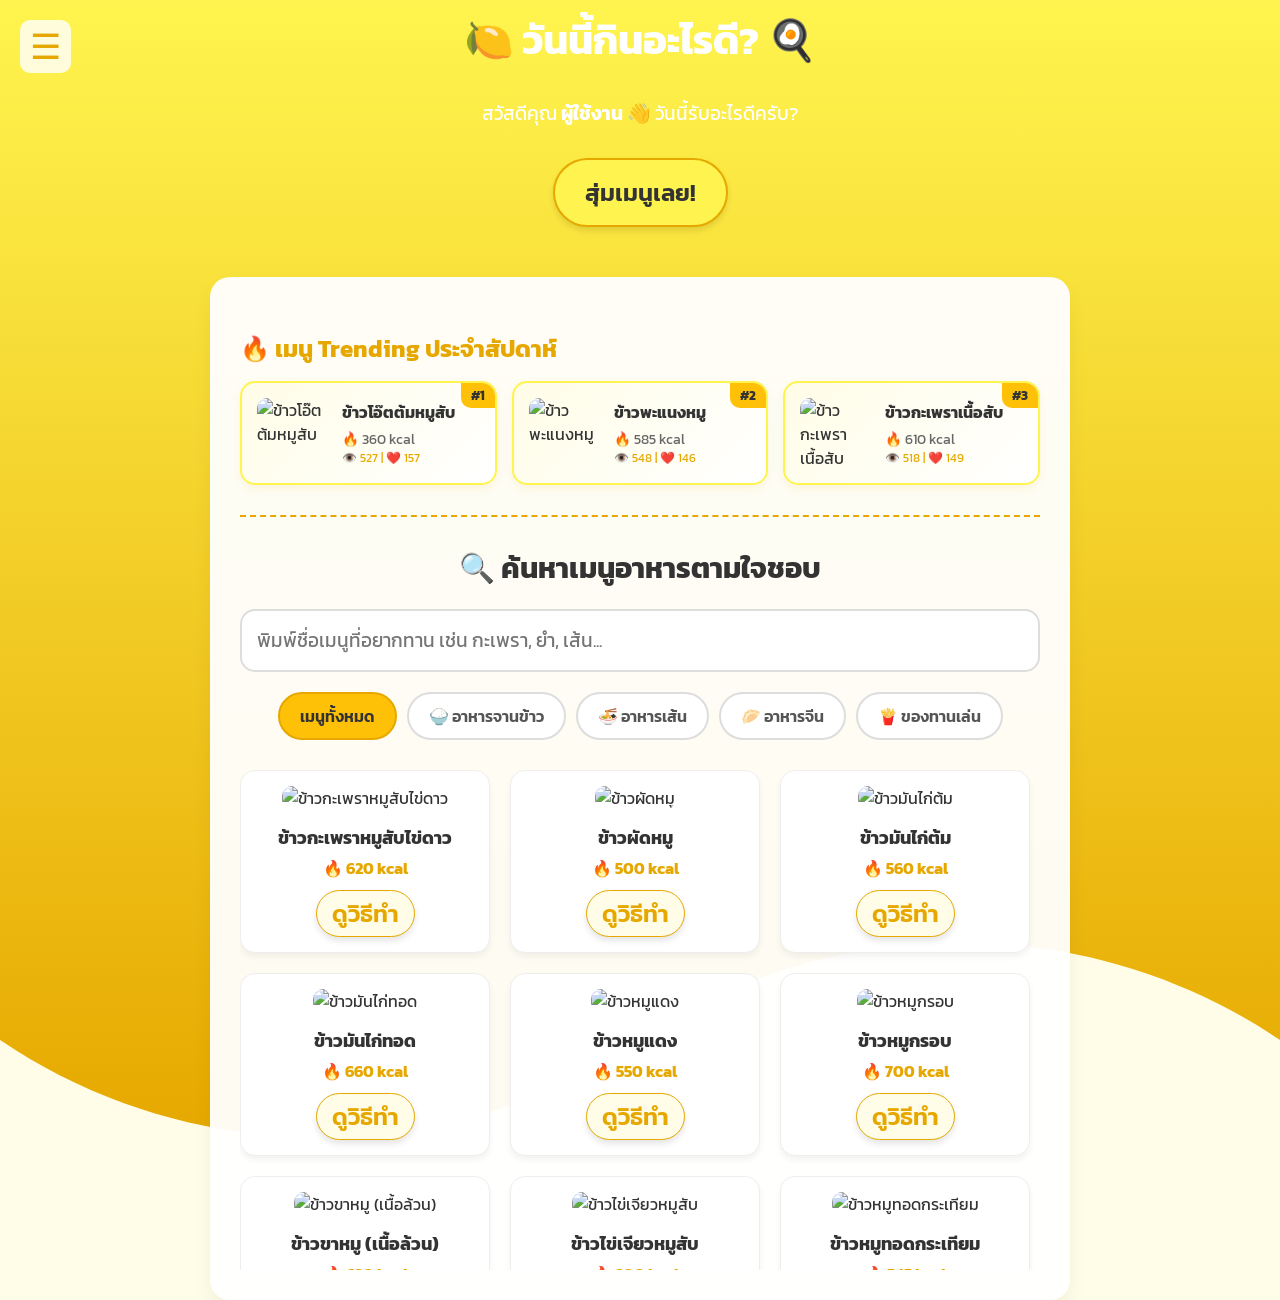
==== main.html @ d247d417 "Add files via upload Inital Upload Webapp" ====
<!DOCTYPE html>
<html lang="th">
<head>
    <meta charset="UTF-8">
    <meta name="viewport" content="width=device-width, initial-scale=1.0">
    <title>วันนี้กินอะไรดี? 🍋🍳</title>
    <link rel="stylesheet" href="style.css">
</head>
<body>

    <div class="menu-toggle" onclick="openSidebar()">☰</div>

    <div id="sidebarOverlay" class="sidebar-overlay" onclick="closeSidebar()"></div>
    <div id="mySidebar" class="sidebar">
        <!-- อัปเดตส่วนหัวให้มีรูปโปรไฟล์ -->
        <div class="sidebar-header">
            <div class="sidebar-header-user">
                <img id="sidebarProfilePic" src="" alt="Profile">
                <h3 id="sidebarUsername">ผู้ใช้งาน</h3>
            </div>
            <span class="close-sidebar" onclick="closeSidebar()">&times;</span>
        </div>
        <ul class="sidebar-menu">
            <!-- อัปเดตปุ่มแก้ไขโปรไฟล์ให้เรียกฟังก์ชันแทนการแจ้งเตือน -->
            <li onclick="openProfile()">👤 แก้ไขโปรไฟล์ตัวเอง</li>
            <li onclick="alert('กำลังพัฒนาฟีเจอร์แชท 💬')">💬 ข้อความไว้คุยกับเพื่อน</li>
            <li onclick="switchAccount()">🔄 สลับบัญชี</li>
            <li onclick="logout()">🚪 ออกจากระบบ</li>
        </ul>
    </div>

    <!-- === ส่วนที่เพิ่มใหม่: หน้าต่างแก้ไขโปรไฟล์ (Modal) === -->
    <div id="profileModal" class="modal">
        <div class="modal-content" style="max-width: 400px; text-align: center;">
            <span class="close-btn" onclick="closeProfile()">&times;</span>
            <h2 style="color: #E6A800; margin-top: 0;">👤 แก้ไขโปรไฟล์</h2>
            
            <!-- ส่วนเลือกรูปภาพ -->
            <div class="profile-pic-container">
                <img id="previewProfilePic" src="" alt="รูปโปรไฟล์">
                <label for="uploadPic" class="small-btn" style="display: inline-block; cursor: pointer; margin-top: 15px;">
                    📷 เปลี่ยนรูปโปรไฟล์
                </label>
                <!-- ช่อง input แบบ file ที่ถูกซ่อนไว้ (ใช้ Label กดแทน) -->
                <input type="file" id="uploadPic" accept="image/*" style="display: none;" onchange="previewImage(event)">
            </div>

            <!-- ส่วนชื่อผู้ใช้ (แก้ไขไม่ได้) -->
            <div style="text-align: left; margin-top: 20px;">
                <label style="font-weight: bold; color: #555; font-size: 0.9rem;">ชื่อผู้ใช้ (Username - แก้ไขไม่ได้)</label>
                <input type="text" id="profileUsername" readonly style="width: 100%; padding: 12px; border-radius: 10px; border: 1px solid #ddd; background-color: #f5f5f5; color: #888; box-sizing: border-box; font-family: inherit; margin-top: 5px;">
            </div>

            <!-- ส่วนชื่อที่แสดง (แก้ไขได้) -->
            <div style="text-align: left; margin-top: 15px;">
                <label style="font-weight: bold; color: #555; font-size: 0.9rem;">ชื่อที่แสดง (Display Name)</label>
                <input type="text" id="profileDisplayName" placeholder="ตั้งชื่อเล่นเท่ๆ ของคุณ" style="width: 100%; padding: 12px; border-radius: 10px; border: 1px solid #ddd; box-sizing: border-box; font-family: inherit; margin-top: 5px;">
            </div>

            <div style="text-align: left; margin-top: 15px;">
                <label style="font-weight: bold; color: #555; font-size: 0.9rem;">อาหารที่แพ้ / ไม่ทาน (Allergies)</label>
                <input type="text" id="profileAllergies" placeholder="เช่น กุ้ง, ถั่ว, ไม่กินเผ็ด" style="width: 100%; padding: 12px; border-radius: 10px; border: 1px solid #ddd; box-sizing: border-box; font-family: inherit; margin-top: 5px;">
            </div>

            <button class="interaction-btn" onclick="saveProfile()" style="width: 100%; justify-content: center; margin-top: 25px; background-color: #FFF44F;">
                💾 บันทึกข้อมูล
            </button>
        </div>
    </div>
    <!-- =================================================== -->

    <h1>🍋 วันนี้กินอะไรดี? 🍳</h1>
    <p class="subtitle">สุ่มเมนูอร่อย พร้อมบอกแคลอรี่และโภชนาการ</p>

    <button id="randomBtn" onclick="startRandomize()">สุ่มเมนูเลย!</button>

    <div class="result-card" id="resultCard">
        
        <img id="foodImage" class="food-image hidden" src="" alt="ภาพอาหาร">

        <div id="allergyWarning" class="allergy-warning hidden"></div>

        <h2 class="food-name" id="foodName">รอสุ่มเมนู...</h2>
        
        <div id="nutritionContent" class="hidden">
            <div class="calories">🔥 <span id="foodCalories">0</span> kcal</div>
            
            <div class="nutrition-grid">
                <div class="nut-item">
                    <span class="nut-label">โปรตีน</span>
                    <span class="nut-value" id="foodProtein">0g</span>
                </div>
                <div class="nut-item">
                    <span class="nut-label">คาร์บ</span>
                    <span class="nut-value" id="foodCarbs">0g</span>
                </div>
                <div class="nut-item">
                    <span class="nut-label">ไขมัน</span>
                    <span class="nut-value" id="foodFat">0g</span>
                </div>
            </div> 
            <button id="viewRandomRecipeBtn" class="interaction-btn btn-view-recipe">
                📖 ดูวิธีทำเมนูนี้!
            </button>

        </div>

    </div>

    <div class="search-section">

        <h3 class="trending-title">🔥 เมนู Trending ประจำสัปดาห์</h3>
        <div class="trending-grid" id="trendingGrid">
            <!-- เมนูยอดนิยม 3 อันดับแรกจะแสดงที่นี่ -->
        </div>

        <hr class="divider">
        <h3 class="search-title">🔍 ค้นหาเมนูอาหารตามใจชอบ</h3>
        
        <input type="text" id="searchInput" placeholder="พิมพ์ชื่อเมนูที่อยากทาน เช่น กะเพรา, ยำ, เส้น..." onkeyup="searchFood()">
        
        <div class="filter-buttons">
            <button class="filter-btn active" onclick="filterCategory('ทั้งหมด', this)">เมนูทั้งหมด</button>
            <button class="filter-btn" onclick="filterCategory('อาหารจานข้าว', this)">🍚 อาหารจานข้าว</button>
            <button class="filter-btn" onclick="filterCategory('อาหารเส้น', this)">🍜 อาหารเส้น</button>
            <button class="filter-btn" onclick="filterCategory('อาหารจีน', this)">🥟 อาหารจีน</button>
            <button class="filter-btn" onclick="filterCategory('ของทานเล่น', this)">🍟 ของทานเล่น</button>
        </div>

        <div class="menu-grid" id="menuGrid">
            </div>
    </div>

    <!-- === หน้าต่างป๊อปอัป (Modal) อัปเดตใหม่ เพิ่มส่วนโต้ตอบ === -->
    <div id="recipeModal" class="modal">
        <div class="modal-content">
            <span class="close-btn" onclick="closeRecipe()">&times;</span>
            <h2 id="modalFoodName">ชื่ออาหาร</h2>
            <img id="modalFoodImage" src="" alt="ภาพอาหาร">

            <div id="modalAllergyWarning" class="allergy-warning"></div>
            
            <!-- ส่วนโต้ตอบ: ถูกใจ & แชร์ -->
            <div class="interaction-bar">
                <button id="likeBtn" class="interaction-btn" onclick="toggleLike()">
                    <span id="likeIcon">🤍</span> ถูกใจ <span id="likeCount"></span>
                </button>
                <button class="interaction-btn" onclick="shareFood()">
                    🔗 แชร์เมนูนี้
                </button>
            </div>
            
            <div class="recipe-container">
                <div class="recipe-section">
                    <h3>🛒 วัตถุดิบ</h3>
                    <ul id="modalIngredients"></ul>
                </div>
                
                <div class="recipe-section">
                    <h3>🍳 วิธีทำ</h3>
                    <ol id="modalInstructions"></ol>
                </div>
            </div>

            <!-- ส่วนคอมเมนต์ -->
            <div class="comment-section">
                <h3>💬 ความคิดเห็น</h3>
                <div class="comment-input-area">
                    <input type="text" id="commentInput" placeholder="พิมพ์ความคิดเห็นของคุณที่นี่...">
                    <button onclick="addComment()">ส่ง</button>
                </div>
                <ul id="commentList">
                    <!-- คอมเมนต์จะถูกเพิ่มมาตรงนี้ -->
                </ul>
            </div>
        </div>
    </div>

    <script src="script.js"></script>
</body>
</html>
---- style.css ----
@import url('https://fonts.googleapis.com/css2?family=Kanit:wght@300;400;600&display=swap');

body {
    font-family: 'Kanit', sans-serif;
    color: #333333;
    display: flex;
    flex-direction: column;
    align-items: center;
    justify-content: center;
    min-height: 100vh;
    margin: 0;
    text-align: center;
    background-color: #FFFDE7;
    background-image: url('data:image/svg+xml;utf8,<svg xmlns="http://www.w3.org/2000/svg" width="100%" height="100%" viewBox="0 0 100 100" preserveAspectRatio="none"><defs><linearGradient id="g" x1="0%" y1="0%" x2="0%" y2="100%"><stop offset="0%" style="stop-color:%23FFF44F;stop-opacity:1" /><stop offset="100%" style="stop-color:%23E6A800;stop-opacity:1" /></linearGradient></defs><path d="M 0 0 V 80 C 15 90 35 90 50 80 C 65 70 85 70 100 80 V 0 Z" fill="url(%23g)" /></svg>');
    background-size: cover;
    background-repeat: no-repeat;
    background-position: top center;
}

h1 {
    color: #FFFFFF;
    font-size: 2.5rem;
    margin-bottom: 10px;
    margin-top: 10px;
}

.subtitle {
    font-size: 1.2rem;
    color: #FFFFFF;
    margin-bottom: 30px;
}

button {
    background-color: #FFF44F;
    color: #333333;
    border: 2px solid #E6A800;
    padding: 15px 30px;
    font-size: 1.5rem;
    font-weight: 600;
    font-family: inherit;
    border-radius: 50px;
    cursor: pointer;
    box-shadow: 0 4px 6px rgba(0,0,0,0.1);
    transition: all 0.2s ease-in-out;
}

button:hover {
    background-color: #FFC107;
    transform: translateY(-2px);
    box-shadow: 0 6px 12px rgba(0,0,0,0.15);
}

button:disabled {
    background-color: #e0e0e0;
    border-color: #cccccc;
    cursor: not-allowed;
    transform: none;
    box-shadow: none;
}

.result-card {
    margin-top: 30px;
    background-color: #FAFAFA;
    border: 2px dashed #FFC107;
    border-radius: 20px;
    padding: 30px;
    width: 90%;
    max-width: 400px;
    box-shadow: 0 10px 20px rgba(0,0,0,0.05);
    display: none;
}

.food-name {
    font-size: 1.8rem;
    font-weight: 600;
    color: #333333;
    margin: 15px 0;
}

.animating {
    animation: pop 0.3s ease-in-out alternate infinite;
    color: #E6A800;
}

@keyframes pop {
    0% { transform: scale(1); }
    100% { transform: scale(1.1); }
}

.hidden {
    display: none;
}

.calories {
    font-size: 1.5rem;
    color: #E6A800;
    font-weight: bold;
    margin-bottom: 20px;
}

.nutrition-grid {
    display: flex;
    justify-content: space-around;
    background-color: #FFFFFF;
    padding: 15px;
    border-radius: 15px;
    box-shadow: 0 2px 4px rgba(0,0,0,0.05);
}

.nut-item {
    display: flex;
    flex-direction: column;
}

.nut-label {
    font-size: 0.9rem;
    color: #888888;
}

.nut-value {
    font-weight: 600;
    font-size: 1.1rem;
    color: #333333;
}

/* ตกแต่งรูปภาพอาหาร */
.food-image {
    width: 100%;
    height: 200px; /* กำหนดความสูงรูปภาพ */
    object-fit: cover; /* ตัดรูปไม่ให้เบี้ยว */
    border-radius: 15px; /* มุมโค้งมน */
    margin-bottom: 10px;
    border: 3px solid #FFF44F; /* กรอบสีเหลืองมะนาว */
    box-shadow: 0 4px 8px rgba(0,0,0,0.1);
    box-sizing: border-box;
}

/* บังคับซ่อนให้เนียนขึ้น */
.hidden {
    display: none !important;
}

/* === ตกแต่งส่วนค้นหาและหมวดหมู่ === */
.search-section {
    width: 90%;
    max-width: 800px;
    margin-top: 50px;
    background-color: rgba(255, 255, 255, 0.95);
    padding: 30px;
    border-radius: 20px;
    box-shadow: 0 10px 20px rgba(0,0,0,0.05);
}

.divider {
    border: none;
    border-top: 2px dashed #E6A800;
    margin-bottom: 20px;
}

.search-title {
    color: #333;
    font-size: 1.8rem;
    margin-bottom: 20px;
}

#searchInput {
    width: 100%;
    padding: 15px;
    font-size: 1.2rem;
    font-family: inherit;
    border: 2px solid #ddd;
    border-radius: 15px;
    box-sizing: border-box;
    margin-bottom: 20px;
    transition: all 0.3s;
}

#searchInput:focus {
    outline: none;
    border-color: #E6A800;
    box-shadow: 0 0 10px rgba(230, 168, 0, 0.2);
}

.filter-buttons {
    display: flex;
    flex-wrap: wrap;
    justify-content: center;
    gap: 10px;
    margin-bottom: 30px;
}

.filter-btn {
    background-color: #FFF;
    border: 2px solid #ddd;
    color: #555;
    padding: 10px 20px;
    font-size: 1rem;
    border-radius: 50px;
    box-shadow: none;
}

.filter-btn:hover {
    background-color: #FFFDE7;
    border-color: #FFC107;
    transform: none;
}

/* ปุ่มที่ถูกเลือก */
.filter-btn.active {
    background-color: #FFC107;
    color: #333;
    border-color: #E6A800;
}

/* กริดแสดงผลลัพธ์ */
.menu-grid {
    display: grid;
    grid-template-columns: repeat(auto-fill, minmax(200px, 1fr));
    gap: 20px;
    max-height: 500px;
    overflow-y: auto;
    padding-right: 10px;
}

/* ปรับแต่ง Scrollbar */
.menu-grid::-webkit-scrollbar { width: 8px; }
.menu-grid::-webkit-scrollbar-track { background: #f1f1f1; border-radius: 10px; }
.menu-grid::-webkit-scrollbar-thumb { background: #FFC107; border-radius: 10px; }

.menu-card {
    background: #FFF;
    border: 1px solid #eee;
    border-radius: 15px;
    padding: 15px;
    text-align: center;
    box-shadow: 0 4px 6px rgba(0,0,0,0.05);
    transition: transform 0.2s;
}

.menu-card:hover {
    transform: translateY(-5px);
    border-color: #FFC107;
}

.menu-card img {
    width: 100%;
    height: 120px;
    object-fit: cover;
    border-radius: 10px;
    margin-bottom: 10px;
}

.menu-card h4 {
    margin: 5px 0;
    font-size: 1.1rem;
    color: #333;
}

.menu-card p {
    margin: 0;
    color: #E6A800;
    font-weight: bold;
}

/* === ตกแต่ง Modal วิธีทำอาหาร === */
.modal {
    display: none; /* ซ่อนไว้เป็นค่าเริ่มต้น */
    position: fixed;
    z-index: 1000;
    left: 0;
    top: 0;
    width: 100%;
    height: 100%;
    background-color: rgba(0, 0, 0, 0.6);
    align-items: center;
    justify-content: center;
    backdrop-filter: blur(5px);
}

.modal-content {
    background-color: #FAFAFA;
    border: 3px solid #FFF44F;
    border-radius: 20px;
    padding: 30px;
    width: 90%;
    max-width: 600px;
    max-height: 80vh;
    overflow-y: auto;
    position: relative;
    box-shadow: 0 15px 30px rgba(0,0,0,0.2);
    text-align: left;
}

/* ปรับแต่ง Scrollbar ใน Modal */
.modal-content::-webkit-scrollbar { width: 8px; }
.modal-content::-webkit-scrollbar-track { background: #f1f1f1; border-radius: 10px; }
.modal-content::-webkit-scrollbar-thumb { background: #E6A800; border-radius: 10px; }

.close-btn {
    position: absolute;
    top: 15px;
    right: 25px;
    color: #888;
    font-size: 30px;
    font-weight: bold;
    cursor: pointer;
    transition: color 0.2s;
}

.close-btn:hover { color: #E6A800; }

#modalFoodName {
    color: #E6A800;
    text-align: center;
    font-size: 2rem;
    margin-top: 0;
}

#modalFoodImage {
    width: 100%;
    height: 250px;
    object-fit: cover;
    border-radius: 15px;
    border: 2px solid #ddd;
    margin-bottom: 20px;
}

.recipe-container {
    display: grid;
    grid-template-columns: 1fr;
    gap: 20px;
}

.recipe-section {
    background: #FFF;
    padding: 20px;
    border-radius: 15px;
    box-shadow: 0 2px 5px rgba(0,0,0,0.05);
}

.recipe-section h3 {
    margin-top: 0;
    color: #333;
    border-bottom: 2px dashed #FFF44F;
    padding-bottom: 10px;
}

.recipe-section ul, .recipe-section ol {
    padding-left: 20px;
    color: #555;
    line-height: 1.6;
}

.small-btn {
    background-color: #FFFDE7;
    border: 1px solid #E6A800;
    color: #E6A800;
    padding: 5px 15px;
    border-radius: 50px;
    margin-top: 10px;
    cursor: pointer;
    font-family: inherit;
    transition: all 0.2s;
}

.small-btn:hover {
    background-color: #E6A800;
    color: #FFF;
}

/* === ตกแต่งส่วนโต้ตอบ (ถูกใจ, แชร์, คอมเมนต์) === */
.interaction-bar {
    display: flex;
    gap: 15px;
    margin-bottom: 20px;
    justify-content: center;
}

.interaction-btn {
    background-color: #FFF;
    border: 2px solid #E6A800;
    border-radius: 50px;
    padding: 10px 20px;
    font-size: 1rem;
    font-weight: 600;
    color: #333;
    cursor: pointer;
    font-family: inherit;
    transition: all 0.2s;
    display: flex;
    align-items: center;
    gap: 5px;
}

.interaction-btn:hover { background-color: #FFFDE7; }
.interaction-btn.liked { background-color: #FFC107; border-color: #E6A800; color: #333; }

.comment-section {
    background: #FFF;
    padding: 20px;
    border-radius: 15px;
    box-shadow: 0 2px 5px rgba(0,0,0,0.05);
    margin-top: 25px;
    border-top: 2px dashed #eee;
}

.comment-section h3 { margin-top: 0; color: #333; }

.comment-input-area {
    display: flex;
    gap: 10px;
    margin-bottom: 15px;
}

.comment-input-area input {
    flex: 1;
    padding: 12px;
    border: 1px solid #ddd;
    border-radius: 10px;
    font-family: inherit;
    font-size: 1rem;
}

.comment-input-area input:focus { outline: none; border-color: #E6A800; }

.comment-input-area button {
    background: #FFF44F;
    border: 1px solid #E6A800;
    padding: 10px 20px;
    border-radius: 10px;
    font-weight: 600;
    cursor: pointer;
    font-family: inherit;
}

.comment-input-area button:hover { background: #FFC107; }

#commentList {
    list-style: none;
    padding: 0;
    margin: 0;
    max-height: 200px;
    overflow-y: auto;
}

#commentList li {
    background: #FAFAFA;
    padding: 12px;
    border-radius: 10px;
    margin-bottom: 10px;
    border-left: 4px solid #FFC107;
    font-size: 0.95rem;
    text-align: left;
}

.comment-author {
    font-weight: bold;
    color: #E6A800;
    margin-bottom: 5px;
    display: block;
    font-size: 0.85rem;
}

/* === ตกแต่งส่วน Trending และปุ่ม Favorite === */
.trending-title {
    color: #E6A800;
    font-size: 1.5rem;
    margin-bottom: 15px;
    text-align: left;
}

.trending-grid {
    display: grid;
    grid-template-columns: repeat(auto-fit, minmax(200px, 1fr));
    gap: 15px;
    margin-bottom: 30px;
}

.trending-card {
    background: linear-gradient(135deg, #FFFDE7 0%, #FFF 100%);
    border: 2px solid #FFF44F;
    border-radius: 15px;
    padding: 15px;
    position: relative;
    overflow: hidden;
    box-shadow: 0 4px 10px rgba(230, 168, 0, 0.1);
    cursor: pointer;
    text-align: left;
    display: flex;
    gap: 15px;
    align-items: center;
}

.trending-card img {
    width: 70px;
    height: 70px;
    object-fit: cover;
    border-radius: 10px;
}

.trending-info h4 { margin: 0 0 5px 0; font-size: 1rem; color: #333; }
.trending-info p { margin: 0; font-size: 0.85rem; color: #666; }

.badge {
    position: absolute;
    top: 0;
    right: 0;
    background: #FFC107;
    color: #333;
    padding: 3px 10px;
    font-size: 0.8rem;
    font-weight: bold;
    border-bottom-left-radius: 10px;
}

.filter-btn.favorite-btn.active {
    background-color: #E6A800;
    color: white;
    border-color: #A67900;
}

/* === ตกแต่งปุ่ม "ดูวิธีทำเมนูนี้" ในการ์ดสุ่ม === */
.btn-view-recipe {
    margin-top: 25px; /* ผลักปุ่มลงมาให้ห่างจากตารางโภชนาการ 25 พิกเซล */
    width: 100%;
    justify-content: center;
    background-color: #FFFDE7;
    padding: 15px; /* เพิ่มความอวบให้ปุ่มดูน่ากด */
    border-radius: 15px; /* ปรับความโค้งให้รับกับตารางด้านบนพอดี */
    box-shadow: 0 4px 6px rgba(0,0,0,0.05);
}

.btn-view-recipe:hover {
    background-color: #FFC107;
    border-color: #E6A800;
}

/* === ตกแต่งปุ่ม 3 ขีด และ Sidebar Menu === */
.menu-toggle {
    position: absolute;
    top: 20px;
    left: 20px;
    font-size: 35px;
    color: #E6A800; /* สีเหลืองไข่แดงให้เข้ากับธีม */
    cursor: pointer;
    z-index: 100;
    transition: transform 0.2s;
    background: rgba(255, 255, 255, 0.8);
    border-radius: 10px;
    padding: 0 10px;
}

.menu-toggle:hover {
    transform: scale(1.1);
}

.sidebar-overlay {
    position: fixed;
    top: 0;
    left: 0;
    width: 100%;
    height: 100%;
    background-color: rgba(0,0,0,0.5);
    z-index: 999;
    display: none; /* ซ่อนไว้จนกว่าจะกดเมนู */
    backdrop-filter: blur(2px);
}

.sidebar {
    position: fixed;
    top: 0;
    left: -300px; /* ซ่อนหลบไว้ทางซ้ายนอกจอ */
    width: 280px;
    height: 100%;
    background-color: #FFFFFF;
    z-index: 1000;
    transition: left 0.3s ease-in-out;
    box-shadow: 2px 0 15px rgba(0,0,0,0.2);
    display: flex;
    flex-direction: column;
}

/* คลาสที่จะดึงเมนูออกมาแสดง */
.sidebar.open { left: 0; }

.sidebar-header {
    background-color: #FFC107;
    padding: 25px 20px;
    display: flex;
    justify-content: space-between;
    align-items: center;
    color: #333;
    border-bottom: 3px solid #E6A800;
}

.sidebar-header h3 { margin: 0; font-size: 1.3rem; }

.close-sidebar {
    font-size: 30px;
    cursor: pointer;
    color: #333;
    transition: color 0.2s;
}

.close-sidebar:hover { color: #FFF; }

.sidebar-menu {
    list-style: none;
    padding: 0;
    margin: 0;
}

.sidebar-menu li {
    padding: 20px;
    border-bottom: 1px solid #eee;
    cursor: pointer;
    font-size: 1.1rem;
    color: #555;
    transition: background 0.2s;
    font-weight: 600;
}

.sidebar-menu li:hover {
    background-color: #FFFDE7;
    color: #E6A800;
}

/* === ตกแต่งรูปภาพโปรไฟล์ === */
.sidebar-header-user {
    display: flex;
    align-items: center;
}

#sidebarProfilePic {
    width: 45px;
    height: 45px;
    object-fit: cover;
    border-radius: 50%;
    border: 2px solid #FFF;
    margin-right: 15px;
    background-color: #FFF;
}

.profile-pic-container {
    display: flex;
    flex-direction: column;
    align-items: center;
}

#previewProfilePic {
    width: 130px;
    height: 130px;
    object-fit: cover;
    border-radius: 50%;
    border: 4px solid #FFC107;
    box-shadow: 0 4px 10px rgba(0,0,0,0.1);
    background-color: #FAFAFA;
}

/* === ตกแต่งป้ายเตือนแพ้อาหาร === */
.allergy-warning {
    background-color: #ffebee; /* พื้นหลังสีแดงอ่อน */
    color: #c62828; /* ตัวหนังสือสีแดงเข้ม */
    border: 2px solid #ef5350;
    padding: 10px 15px;
    border-radius: 10px;
    margin-bottom: 15px;
    font-weight: bold;
    font-size: 0.95rem;
    display: flex;
    align-items: center;
    justify-content: center;
    gap: 8px;
    animation: pulseRed 1.5s infinite; /* ทำให้กระพริบเตะตา */
}

@keyframes pulseRed {
    0% { box-shadow: 0 0 0 0 rgba(239, 83, 80, 0.4); }
    70% { box-shadow: 0 0 0 10px rgba(239, 83, 80, 0); }
    100% { box-shadow: 0 0 0 0 rgba(239, 83, 80, 0); }
}

/* ปรับปรุงให้ป้ายเตือนซ่อนตัวได้โดยไม่โดน .hidden ขัดขวาง */
.allergy-warning {
    display: flex; /* ให้แสดงผลปกติ */
}

.allergy-warning.hidden {
    display: none !important; /* ให้ซ่อนเมื่อมีคลาส .hidden เท่านั้น */
}
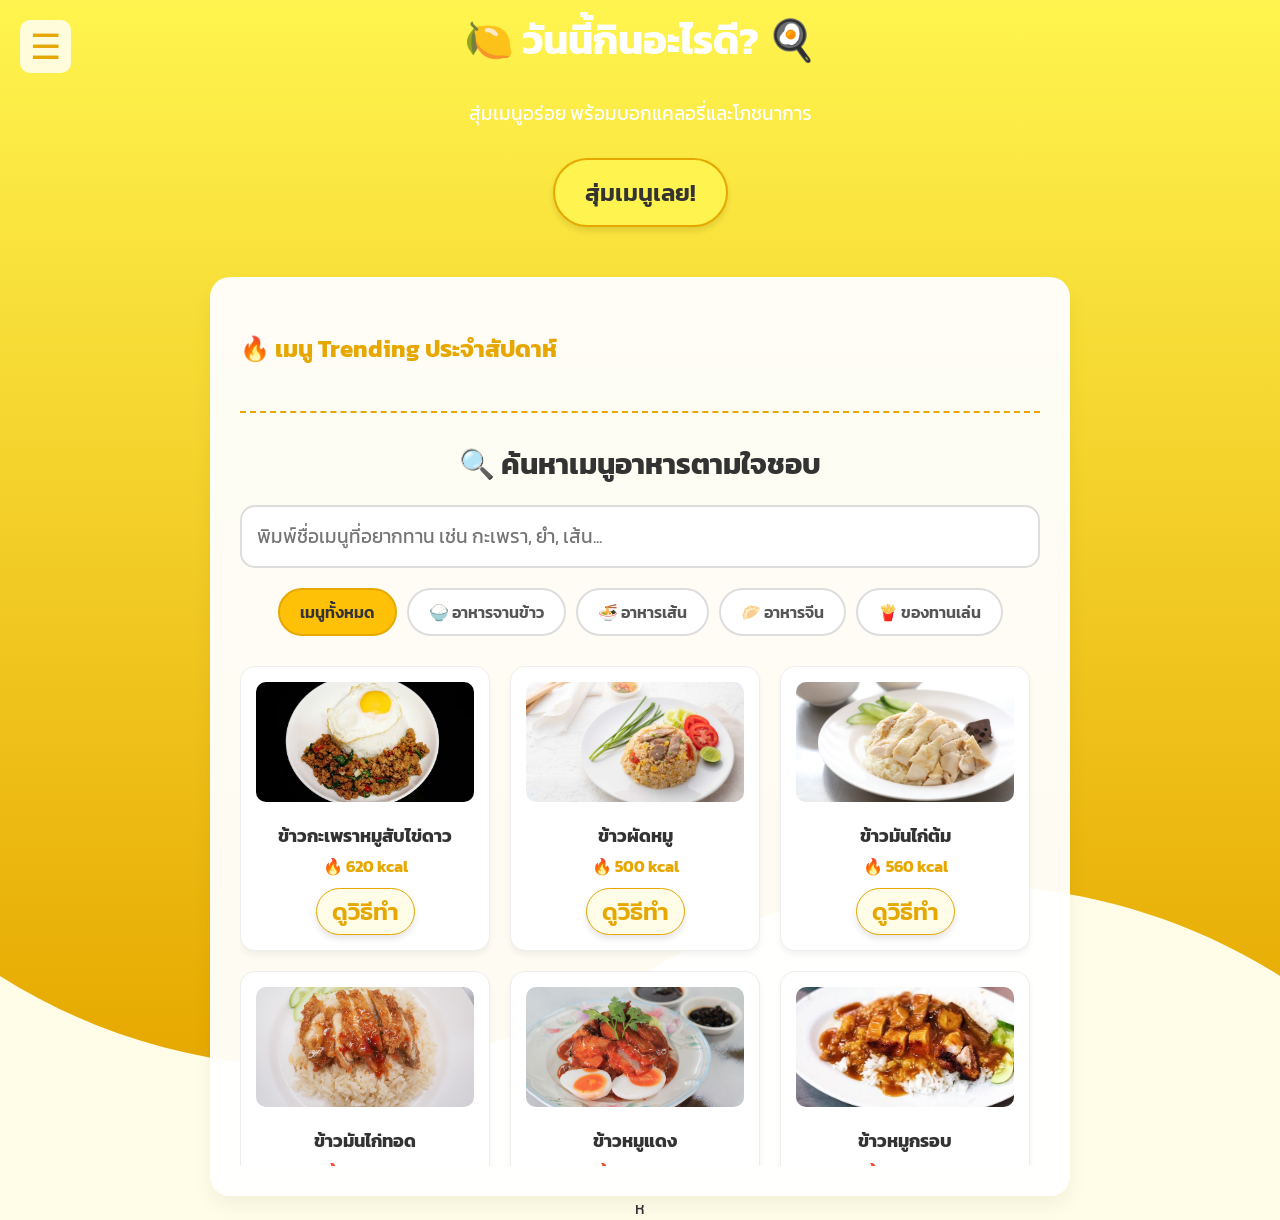
==== commit c24ece4d: "Add files via upload Replace File" ====
--- a/main.html
+++ b/main.html
@@ -22,6 +22,7 @@
         </div>
         <ul class="sidebar-menu">
             <!-- อัปเดตปุ่มแก้ไขโปรไฟล์ให้เรียกฟังก์ชันแทนการแจ้งเตือน -->
+            <li onclick="openLikedFoods()">❤️ เมนูที่ถูกใจ</li>
             <li onclick="openProfile()">👤 แก้ไขโปรไฟล์ตัวเอง</li>
             <li onclick="alert('กำลังพัฒนาฟีเจอร์แชท 💬')">💬 ข้อความไว้คุยกับเพื่อน</li>
             <li onclick="switchAccount()">🔄 สลับบัญชี</li>
@@ -176,6 +177,16 @@
         </div>
     </div>
 
+    <div id="likedFoodsModal" class="modal">
+        <div class="modal-content" style="max-width: 600px;">
+            <span class="close-btn" onclick="closeLikedFoods()">&times;</span>
+            <h2 style="color: #E6A800; text-align: center;">❤️ คลังเมนูโปรดของคุณ</h2>
+            
+            <div id="likedFoodsContainer" style="display: grid; grid-template-columns: repeat(auto-fill, minmax(200px, 1fr)); gap: 15px; margin-top: 20px;">
+                </div>
+        </div>
+    </div>ห
+
     <script src="script.js"></script>
 </body>
 </html>
